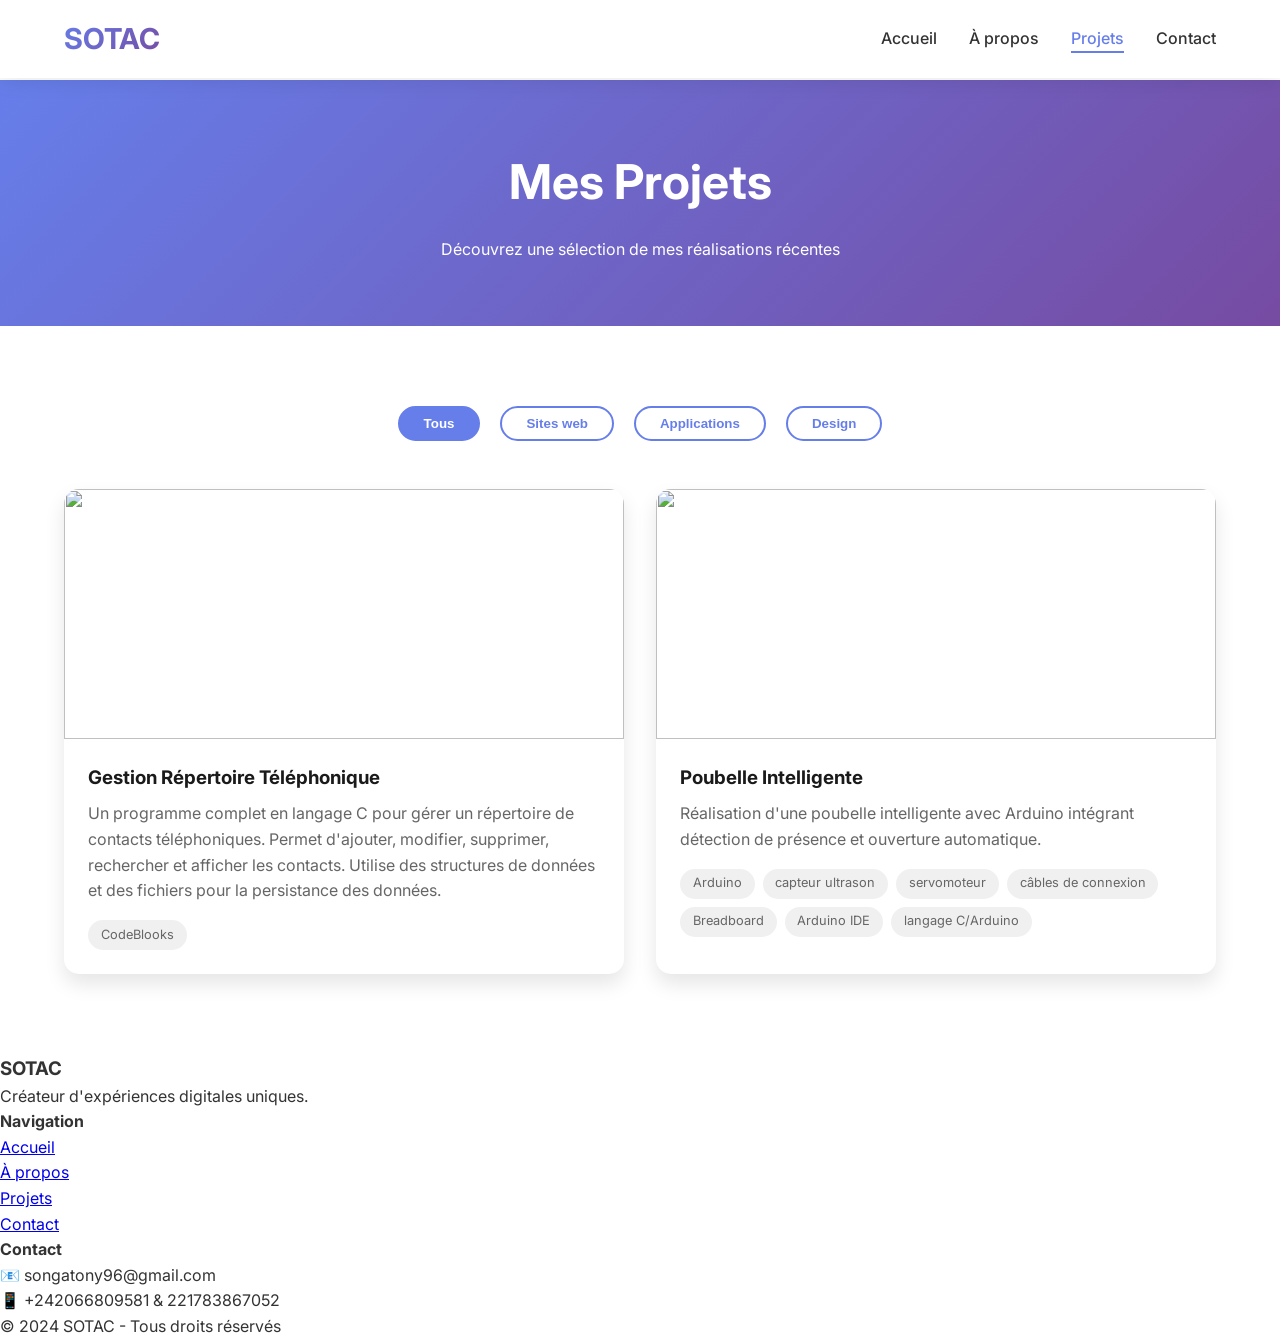
==== projets.html @ fb84ffdf "Add files via upload" ====
<!DOCTYPE html>
<html lang="fr">
<head>
    <meta charset="UTF-8">
    <meta name="viewport" content="width=device-width, initial-scale=1.0">
    <title>SOTAC - Projets</title>
    <link rel="stylesheet" href="style.css">
    <link href="https://fonts.googleapis.com/css2?family=Inter:wght@300;400;500;600;700&display=swap" rel="stylesheet">
</head>
<body>
    <header>
        <div class="logo-container">
            <h1 class="logo">SOTAC</h1>
        </div>
        <nav>
            <ul class="nav-menu">
                <li><a href="index.html">Accueil</a></li>
                <li><a href="./propos.html">À propos</a></li>
                <li><a href="projets.html" class="active">Projets</a></li>
                <li><a href="contact.html">Contact</a></li>
            </ul>
            <div class="hamburger">
                <span></span>
                <span></span>
                <span></span>
            </div>
        </nav>
    </header>

    <main>
        <section class="page-header">
            <div class="container">
                <h1>Mes Projets</h1>
                <p>Découvrez une sélection de mes réalisations récentes</p>
            </div>
        </section>

        <section class="projects-section">
            <div class="container">
                <div class="project-filters">
                    <button class="filter-btn active" data-filter="all">Tous</button>
                    <button class="filter-btn" data-filter="web">Sites web</button>
                    <button class="filter-btn" data-filter="app">Applications</button>
                    <button class="filter-btn" data-filter="design">Design</button>
                </div>

                <div class="projects-grid">
                    <div class="project-card" data-category="web">
                        <div class="project-image">
                            <img src="./image/IMAGE(1).jpeg" alt="">
                            <div class="project-overlay">
                                <a href="#" class="btn-view">Voir le projet</a>
                            </div>
                        </div>
                        <div class="project-info">
                            <h3>Gestion Répertoire Téléphonique</h3>
                            <p>Un programme complet en langage C pour gérer un répertoire de contacts téléphoniques.
            Permet d'ajouter, modifier, supprimer, rechercher et afficher les contacts.
            Utilise des structures de données et des fichiers pour la persistance des données.</p>
                            <div class="project-tags">
                                <span>CodeBlooks</span>
                                
                            </div>
                        </div>
                    </div>

                    <div class="project-card" data-category="app">
                        <div class="project-image">
                            <img src="./image/image.png" alt="">
                            <div class="project-overlay">
                                <a href="#" class="btn-view">Voir le projet</a>
                            </div>
                        </div>
                        <div class="project-info">
                            <h3>Poubelle Intelligente</h3>
                            <p>Réalisation d'une poubelle intelligente avec Arduino intégrant
                                détection de présence et ouverture automatique.</p>
                            <div class="project-tags">
                                <span>Arduino</span>
                                <span>capteur ultrason</span>
                                <span>servomoteur</span>
                                <span>câbles de connexion</span>
                                    <span>Breadboard</span>
                                    <span>Arduino IDE</span>
                                    <span>langage C/Arduino</span>
                                </span>
                            </div>
                        </div>
                    </div>

                    
                    
                </div>
            </div>
        </section>
    </main>

    <footer>
        <div class="footer-content">
            <div class="footer-section">
                <h3>SOTAC</h3>
                <p>Créateur d'expériences digitales uniques.</p>
            </div>
            <div class="footer-section">
                <h4>Navigation</h4>
                <ul>
                    <li><a href="index.html">Accueil</a></li>
                    <li><a href="a-propos.html">À propos</a></li>
                    <li><a href="projets.html">Projets</a></li>
                    <li><a href="contact.html">Contact</a></li>
                </ul>
            </div>
            <div class="footer-section">
                <h4>Contact</h4>
                <p>📧 songatony96@gmail.com</p>
                <p>📱 +242066809581 & 221783867052</p>
            </div>
        </div>
        <div class="footer-bottom">
            <p>&copy; 2024 SOTAC - Tous droits réservés</p>
        </div>
    </footer>

    <script src="script.js"></script>
</body>
</html>
---- style.css ----
* {
    margin: 0;
    padding: 0;
    box-sizing: border-box;
}

body {
    font-family: 'Inter', sans-serif;
    line-height: 1.6;
    color: #333;
    overflow-x: hidden;
}

/* Header Styles */
header {
    background: rgba(255, 255, 255, 0.95);
    backdrop-filter: blur(10px);
    box-shadow: 0 2px 20px rgba(0, 0, 0, 0.1);
    position: fixed;
    width: 100%;
    top: 0;
    z-index: 1000;
    display: flex;
    justify-content: space-between;
    align-items: center;
    padding: 1rem 5%;
}

.logo {
    font-size: 1.8rem;
    font-weight: 700;
    background: linear-gradient(135deg, #667eea 0%, #764ba2 100%);
    -webkit-background-clip: text;
    background-clip: text;
    color: transparent;
}

.nav-menu {
    display: flex;
    list-style: none;
    gap: 2rem;
}

.nav-menu a {
    text-decoration: none;
    color: #333;
    font-weight: 500;
    transition: color 0.3s ease;
    position: relative;
}

.nav-menu a:hover,
.nav-menu a.active {
    color: #667eea;
}

.nav-menu a.active::after {
    content: '';
    position: absolute;
    bottom: -5px;
    left: 0;
    width: 100%;
    height: 2px;
    background: #667eea;
}

.hamburger {
    display: none;
    flex-direction: column;
    cursor: pointer;
}

.hamburger span {
    width: 25px;
    height: 3px;
    background: #333;
    margin: 3px 0;
    transition: 0.3s;
}

/* Main Content */
main {
    margin-top: 80px;
}

/* Hero Section */
.hero {
    min-height: 90vh;
    display: flex;
    align-items: center;
    padding: 4rem 5%;
    background: linear-gradient(135deg, #f5f7fa 0%, #c3cfe2 100%);
}

.hero-content {
    display: grid;
    grid-template-columns: 1fr 1fr;
    gap: 4rem;
    align-items: center;
    max-width: 1200px;
    margin: 0 auto;
}

.hero-text .badge {
    display: inline-block;
    background: rgba(102, 126, 234, 0.1);
    color: #667eea;
    padding: 1.5rem 1rem;
    border-radius: 25px;
    font-size: 1.5rem;
    margin-bottom: 0.5rem;
}

.hero-text h2 {
    font-size: 1rem;
    line-height: 1.1;
    margin-bottom: 1.5rem;
    color: #1a1a1a;
}

.highlight {
    background: linear-gradient(135deg, #667eea 0%, #764ba2 100%);
    -webkit-background-clip: text;
    background-clip: text;
    color: transparent;
}

.hero-text p {
    font-size: 0rem;
    color: #666;
    margin-bottom: 1rem;
}

.hero-buttons {
    display: flex;
    gap: 1rem;
}

.btn {
    padding: 0.8rem 2rem;
    border-radius: 50px;
    text-decoration: none;
    font-weight: 600;
    transition: all 0.3s ease;
    display: inline-block;
}

.btn-primary {
    background: linear-gradient(135deg, #667eea 0%, #764ba2 100%);
    color: white;
    border: none;
}

.btn-primary:hover {
    transform: translateY(-2px);
    box-shadow: 0 10px 20px rgba(102, 126, 234, 0.3);
}

.btn-secondary {
    background: transparent;
    color: #667eea;
    border: 2px solid #667eea;
}

.btn-secondary:hover {
    background: #667eea;
    color: white;
}

.hero-image {
    position: relative;
}

.hero-image img {
    width: 100%;
    border-radius: 20px;
    box-shadow: 0 20px 40px rgba(0, 0, 0, 0.1);
}

.floating-card {
    position: absolute;
    bottom: -20px;
    right: -20px;
    background: white;
    padding: 1rem;
    border-radius: 15px;
    box-shadow: 0 10px 20px rgba(0, 0, 0, 0.1);
    text-align: center;
}

.floating-card .number {
    font-size: 1.5rem;
    font-weight: 700;
    color: #667eea;
    display: block;
}

/* Services Section */
.services {
    padding: 5rem 5%;
    background: white;
}

.container {
    max-width: 1200px;
    margin: 0 auto;
}

.section-header {
    text-align: center;
    margin-bottom: 3rem;
}

.subtitle {
    color: #667eea;
    font-weight: 600;
    text-transform: uppercase;
    letter-spacing: 2px;
    font-size: 0.9rem;
}

.section-header h3 {
    font-size: 2.5rem;
    margin-top: 0.5rem;
    color: #1a1a1a;
}

.services-grid {
    display: grid;
    grid-template-columns: repeat(auto-fit, minmax(300px, 1fr));
    gap: 2rem;
}

.service-card {
    background: #f8f9fa;
    padding: 2rem;
    border-radius: 15px;
    text-align: center;
    transition: all 0.3s ease;
}

.service-card:hover {
    transform: translateY(-10px);
    box-shadow: 0 20px 40px rgba(0, 0, 0, 0.1);
}

.service-card .icon {
    font-size: 3rem;
    margin-bottom: 1rem;
}

.service-card h4 {
    font-size: 1.3rem;
    margin-bottom: 1rem;
    color: #1a1a1a;
}

.service-card p {
    color: #666;
}

/* Stats Section */
.stats {
    background: linear-gradient(135deg, #667eea 0%, #764ba2 100%);
    padding: 4rem 5%;
    color: white;
}

.stats-container {
    display: grid;
    grid-template-columns: repeat(auto-fit, minmax(200px, 1fr));
    gap: 2rem;
    max-width: 1200px;
    margin: 0 auto;
    text-align: center;
}

.stat-number {
    font-size: 2.5rem;
    font-weight: 700;
    display: block;
    margin-bottom: 0.5rem;
}

.stat-label {
    font-size: 1rem;
    opacity: 0.9;
}

/* About Page */
.page-header {
    background: linear-gradient(135deg, #667eea 0%, #764ba2 100%);
    color: white;
    text-align: center;
    padding: 4rem 2rem;
}

.page-header h1 {
    font-size: 3rem;
    margin-bottom: 1rem;
}

.about-section {
    padding: 5rem 5%;
}

.about-grid {
    display: grid;
    grid-template-columns: 1fr 1fr;
    gap: 4rem;
    align-items: start;
}

.about-image img {
    width: 100%;
    border-radius: 20px;
    box-shadow: 0 20px 40px rgba(0, 0, 0, 0.1);
}

.about-content h2 {
    font-size: 2rem;
    margin-bottom: 1rem;
    color: #1a1a1a;
}

.about-content p {
    margin-bottom: 1rem;
    color: #666;
}

.skills {
    margin-top: 2rem;
}

.skills h3 {
    margin-bottom: 1rem;
    color: #1a1a1a;
}

.skill {
    margin-bottom: 1rem;
}

.skill span {
    display: block;
    margin-bottom: 0.5rem;
    font-weight: 500;
}

.progress-bar {
    background: #e0e0e0;
    height: 10px;
    border-radius: 5px;
    overflow: hidden;
}

.progress {
    background: linear-gradient(135deg, #667eea 0%, #764ba2 100%);
    height: 100%;
    border-radius: 5px;
    transition: width 1s ease;
}

/* Timeline */
.journey {
    background: #f8f9fa;
    padding: 5rem 5%;
}

.timeline {
    max-width: 800px;
    margin: 0 auto;
    position: relative;
}

.timeline::before {
    content: '';
    position: absolute;
    left: 50%;
    transform: translateX(-50%);
    width: 2px;
    height: 100%;
    background: #667eea;
}

.timeline-item {
    margin-bottom: 3rem;
    position: relative;
}

.timeline-item .year {
    background: #667eea;
    color: white;
    padding: 0.5rem 1rem;
    border-radius: 25px;
    display: inline-block;
    margin-bottom: 1rem;
    font-weight: 600;
}

.timeline-item .content {
    background: white;
    padding: 1.5rem;
    border-radius: 15px;
    box-shadow: 0 10px 20px rgba(0, 0, 0, 0.1);
}

/* Projects Page */
.projects-section {
    padding: 5rem 5%;
}

.project-filters {
    text-align: center;
    margin-bottom: 3rem;
}

.filter-btn {
    background: transparent;
    border: 2px solid #667eea;
    color: #667eea;
    padding: 0.5rem 1.5rem;
    margin: 0 0.5rem;
    border-radius: 25px;
    cursor: pointer;
    transition: all 0.3s ease;
    font-weight: 600;
}

.filter-btn.active,
.filter-btn:hover {
    background: #667eea;
    color: white;
}

.projects-grid {
    display: grid;
    grid-template-columns: repeat(auto-fit, minmax(350px, 1fr));
    gap: 2rem;
}

.project-card {
    background: white;
    border-radius: 15px;
    overflow: hidden;
    box-shadow: 0 10px 20px rgba(0, 0, 0, 0.1);
    transition: all 0.3s ease;
}

.project-card:hover {
    transform: translateY(-5px);
    box-shadow: 0 20px 40px rgba(0, 0, 0, 0.15);
}

.project-image {
    position: relative;
    overflow: hidden;
    height: 250px;
}

.project-image img {
    width: 100%;
    height: 100%;
    object-fit: cover;
    transition: transform 0.3s ease;
}

.project-card:hover .project-image img {
    transform: scale(1.1);
}

.project-overlay {
    position: absolute;
    top: 0;
    left: 0;
    width: 100%;
    height: 100%;
    background: rgba(102, 126, 234, 0.9);
    display: flex;
    align-items: center;
    justify-content: center;
    opacity: 0;
    transition: opacity 0.3s ease;
}

.project-card:hover .project-overlay {
    opacity: 1;
}

.btn-view {
    background: white;
    color: #667eea;
    padding: 0.8rem 1.5rem;
    border-radius: 25px;
    text-decoration: none;
    font-weight: 600;
}

.project-info {
    padding: 1.5rem;
}

.project-info h3 {
    margin-bottom: 0.5rem;
    color: #1a1a1a;
}

.project-info p {
    color: #666;
    margin-bottom: 1rem;
}

.project-tags {
    display: flex;
    flex-wrap: wrap;
    gap: 0.5rem;
}

.project-tags span {
    background: #f0f0f0;
    padding: 0.3rem 0.8rem;
    border-radius: 15px;
    font-size: 0.8rem;
    color: #666;
}

/* Contact Page */
.contact-section {
    padding: 5rem 5%;
}

.contact-grid {
    display: grid;
    grid-template-columns: 1fr 1fr;
    gap: 4rem;
}

.contact-info h2 {
    font-size: 2rem;
    margin-bottom: 1rem;
    color: #1a1a1a;
}

.info-item {
    display: flex;
    align-items: center;
    gap: 1rem;
    margin-bottom: 2rem;
}

.info-item .icon {
    font-size: 1.5rem;
}

.info-item h4 {
    margin-bottom: 0.2rem;
    color: #1a1a1a;
}
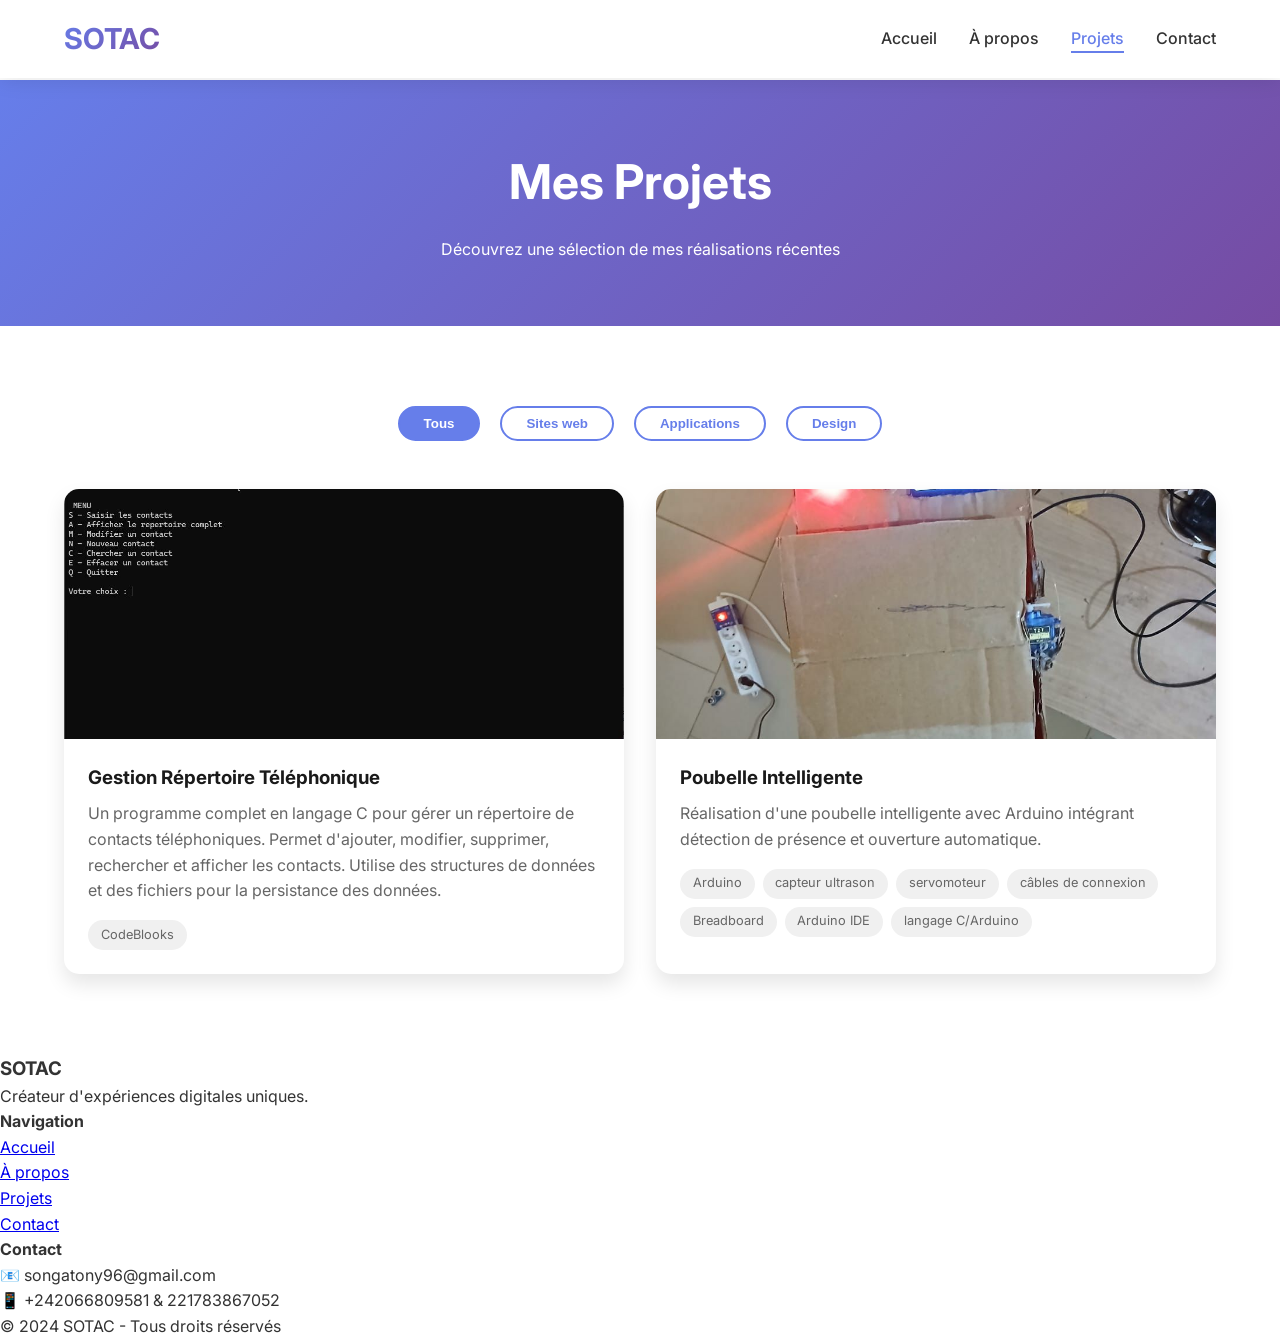
==== commit 76d713f3: "Update projets.html" ====
--- a/projets.html
+++ b/projets.html
@@ -47,7 +47,7 @@
                 <div class="projects-grid">
                     <div class="project-card" data-category="web">
                         <div class="project-image">
-                            <img src="./image/IMAGE(1).jpeg" alt="">
+                            <img src="/image/IMAGE(1).jpeg" alt="">
                             <div class="project-overlay">
                                 <a href="#" class="btn-view">Voir le projet</a>
                             </div>
@@ -123,4 +123,4 @@
 
     <script src="script.js"></script>
 </body>
-</html>+</html>
